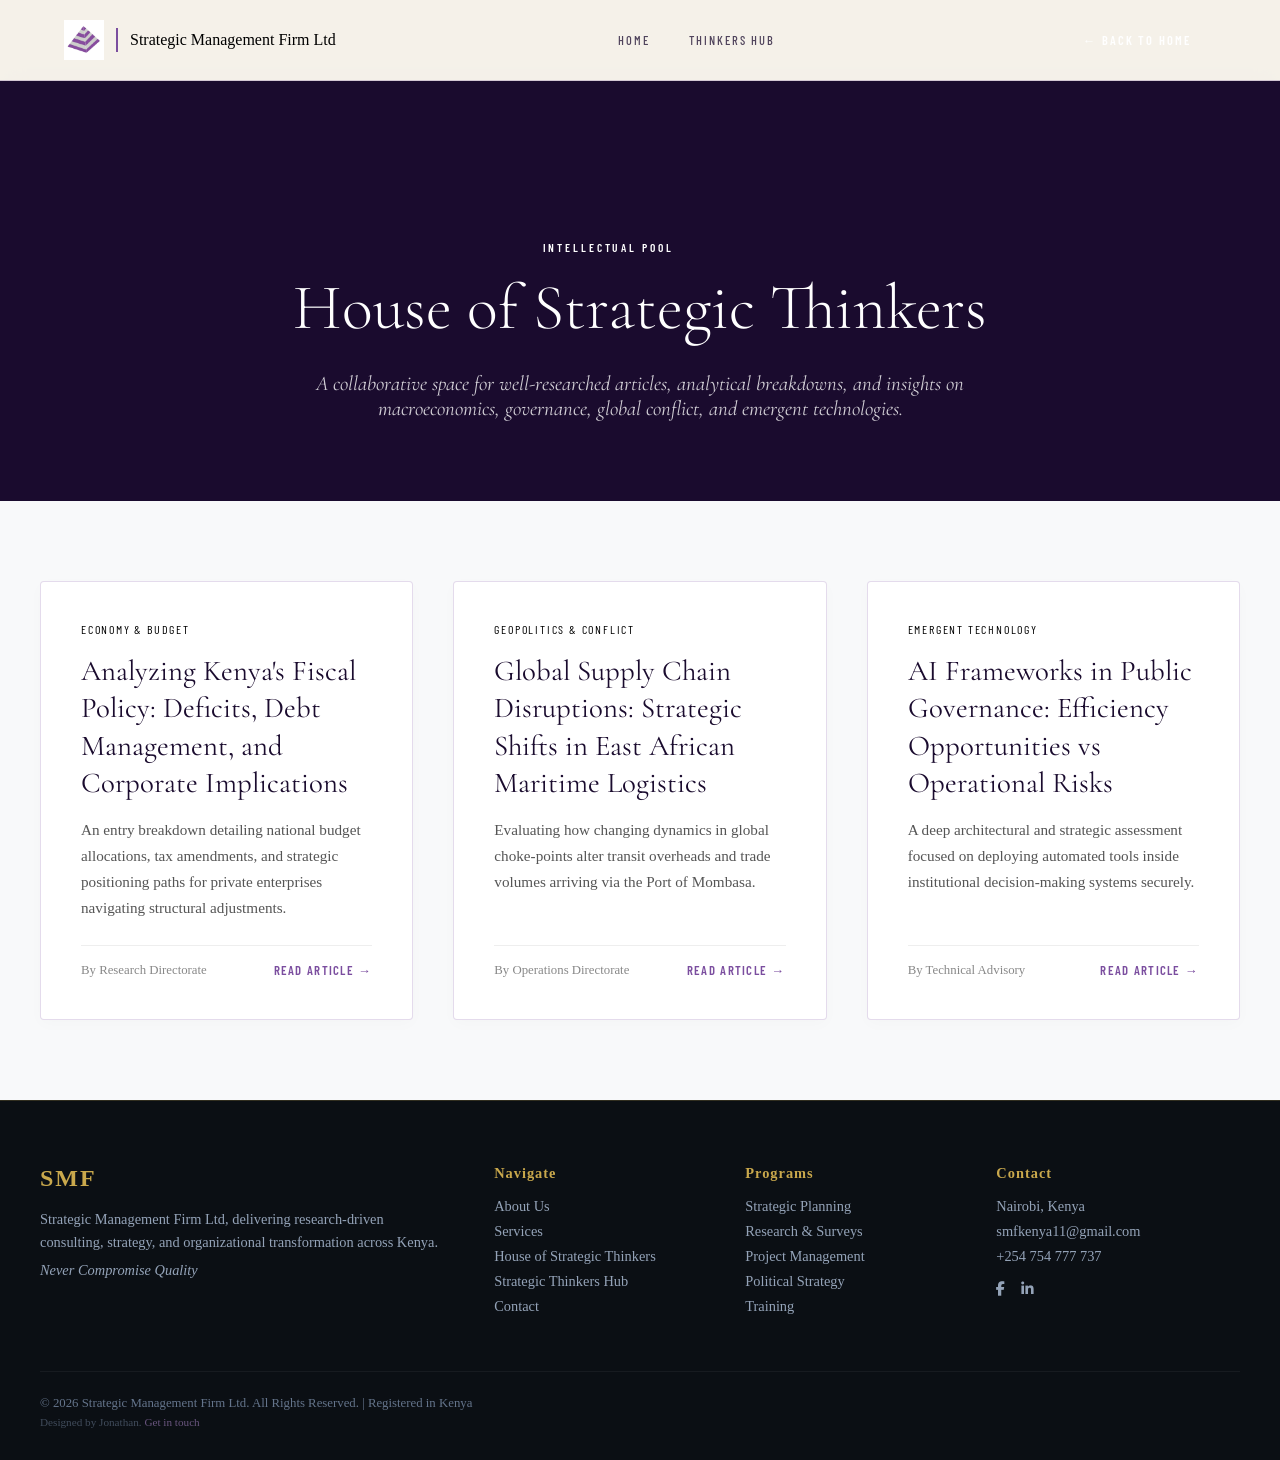
==== thinkers-house.html @ 2be10595 "update" ====
<!DOCTYPE html>
<html lang="en">
<head>
  <meta charset="UTF-8">
  <meta name="viewport" content="width=device-width, initial-scale=1.0">
  <link rel="icon" type="image/jpeg" href="logo.jpg">
  <title>House of Strategic Thinkers | SMF Ltd</title>
  <link href="https://fonts.googleapis.com/css2?family=Cormorant+Garamond:ital,wght@0,300;0,400;0,600;1,300;1,400&family=Barlow:wght@300;400;500;600&family=Barlow+Condensed:wght@400;500;600;700&display=swap" rel="stylesheet">
  <link rel="stylesheet" href="styles.css">
  <link rel="stylesheet" href="https://cdnjs.cloudflare.com/ajax/libs/font-awesome/6.4.2/css/all.min.css">
</head>
<body class="gallery-page">

<nav>
  <div class="nav-logo">
    <img src="logo.jpg" alt="SMF Logo" class="logo-img">
    <span></span>Strategic Management Firm Ltd
  </div>
  <ul class="nav-links">
    <li><a href="index.html">Home</a></li>
    <li><a href="thinkers-hub.html">Thinkers Hub</a></li>
  </ul>
  <a href="index.html#contact" class="nav-cta">← Back to Home</a>
</nav>

<header class="gallery-header" style="background: var(--ink); color: var(--white); padding: 10rem 2rem 5rem;">
  <div class="section-inner" style="text-align: center;">
    <div class="section-tag" style="justify-content: center;">Intellectual Pool</div>
    <h1 class="section-title" style="color: var(--white); font-size: clamp(2.5rem, 5vw, 4rem);">House of Strategic Thinkers</h1>
    <p style="font-family: 'Cormorant Garamond', serif; font-size: 1.3rem; max-width: 700px; margin: 0 auto; opacity: 0.8; font-style: italic;">
      A collaborative space for well-researched articles, analytical breakdowns, and insights on macroeconomics, governance, global conflict, and emergent technologies.
    </p>
  </div>
</header>

<section style="background: var(--cream); padding: 5rem 2rem;">
  <div class="section-inner">
    <div class="thinkers-grid" style="display: grid; grid-template-columns: repeat(auto-fit, minmax(320px, 1fr)); gap: 2.5rem;">
      
      <!-- Article 1 -->
      <article class="article-card" style="background: var(--white); border: 1px solid var(--line); border-radius: 4px; padding: 2.5rem; display: flex; flex-direction: column; justify-content: space-between; box-shadow: 0 4px 15px rgba(0,0,0,0.02);">
        <div>
          <div style="font-family: 'Barlow Condensed'; font-size: 0.75rem; color: var(--gold); letter-spacing: 0.15em; text-transform: uppercase; margin-bottom: 1rem;">Economy & Budget</div>
          <h3 style="font-family: 'Cormorant Garamond'; font-size: 1.8rem; font-weight: 400; color: var(--ink); line-height: 1.3; margin-bottom: 1rem;">Analyzing Kenya's Fiscal Policy: Deficits, Debt Management, and Corporate Implications</h3>
          <p style="font-size: 0.95rem; color: #555; line-height: 1.7; margin-bottom: 1.5rem;">An entry breakdown detailing national budget allocations, tax amendments, and strategic positioning paths for private enterprises navigating structural adjustments.</p>
        </div>
        <div style="border-top: 1px solid #eee; padding-top: 1rem; display: flex; justify-content: space-between; align-items: center;">
          <span style="font-size: 0.8rem; color: #888;">By Research Directorate</span>
          <a href="#" style="font-family: 'Barlow Condensed'; font-size: 0.8rem; color: var(--royal-purple); font-weight: 600; text-transform: uppercase; letter-spacing: 0.1em; text-decoration: none;">Read Article →</a>
        </div>
      </article>

      <!-- Article 2 -->
      <article class="article-card" style="background: var(--white); border: 1px solid var(--line); border-radius: 4px; padding: 2.5rem; display: flex; flex-direction: column; justify-content: space-between; box-shadow: 0 4px 15px rgba(0,0,0,0.02);">
        <div>
          <div style="font-family: 'Barlow Condensed'; font-size: 0.75rem; color: var(--gold); letter-spacing: 0.15em; text-transform: uppercase; margin-bottom: 1rem;">Geopolitics & Conflict</div>
          <h3 style="font-family: 'Cormorant Garamond'; font-size: 1.8rem; font-weight: 400; color: var(--ink); line-height: 1.3; margin-bottom: 1rem;">Global Supply Chain Disruptions: Strategic Shifts in East African Maritime Logistics</h3>
          <p style="font-size: 0.95rem; color: #555; line-height: 1.7; margin-bottom: 1.5rem;">Evaluating how changing dynamics in global choke-points alter transit overheads and trade volumes arriving via the Port of Mombasa.</p>
        </div>
        <div style="border-top: 1px solid #eee; padding-top: 1rem; display: flex; justify-content: space-between; align-items: center;">
          <span style="font-size: 0.8rem; color: #888;">By Operations Directorate</span>
          <a href="#" style="font-family: 'Barlow Condensed'; font-size: 0.8rem; color: var(--royal-purple); font-weight: 600; text-transform: uppercase; letter-spacing: 0.1em; text-decoration: none;">Read Article →</a>
        </div>
      </article>

      <!-- Article 3 -->
      <article class="article-card" style="background: var(--white); border: 1px solid var(--line); border-radius: 4px; padding: 2.5rem; display: flex; flex-direction: column; justify-content: space-between; box-shadow: 0 4px 15px rgba(0,0,0,0.02);">
        <div>
          <div style="font-family: 'Barlow Condensed'; font-size: 0.75rem; color: var(--gold); letter-spacing: 0.15em; text-transform: uppercase; margin-bottom: 1rem;">Emergent Technology</div>
          <h3 style="font-family: 'Cormorant Garamond'; font-size: 1.8rem; font-weight: 400; color: var(--ink); line-height: 1.3; margin-bottom: 1rem;">AI Frameworks in Public Governance: Efficiency Opportunities vs Operational Risks</h3>
          <p style="font-size: 0.95rem; color: #555; line-height: 1.7; margin-bottom: 1.5rem;">A deep architectural and strategic assessment focused on deploying automated tools inside institutional decision-making systems securely.</p>
        </div>
        <div style="border-top: 1px solid #eee; padding-top: 1rem; display: flex; justify-content: space-between; align-items: center;">
          <span style="font-size: 0.8rem; color: #888;">By Technical Advisory</span>
          <a href="#" style="font-family: 'Barlow Condensed'; font-size: 0.8rem; color: var(--royal-purple); font-weight: 600; text-transform: uppercase; letter-spacing: 0.1em; text-decoration: none;">Read Article →</a>
        </div>
      </article>

    </div>
  </div>
</section>

<footer class="footer">
  <div class="footer-container">
    <div class="footer-col brand">
      <div class="footer-logo">SMF</div>
      <p class="footer-text">Strategic Management Firm Ltd, delivering research-driven consulting, strategy, and organizational transformation across Kenya.</p>
      <p class="footer-motto">Never Compromise Quality</p>
    </div>
    <div class="footer-col">
      <h4>Navigate</h4>
      <a href="index.html#about">About Us</a>
      <a href="index.html#services">Services</a>
      <a href="thinkers-house.html">House of Strategic Thinkers</a>
      <a href="thinkers-hub.html">Strategic Thinkers Hub</a>
      <a href="index.html#contact">Contact</a>
    </div>
    <div class="footer-col">
      <h4>Programs</h4>
      <a href="#">Strategic Planning</a>
      <a href="#">Research & Surveys</a>
      <a href="#">Project Management</a>
      <a href="#">Political Strategy</a>
      <a href="#">Training</a>
    </div>
    <div class="footer-col">
      <h4>Contact</h4>
      <p>Nairobi, Kenya</p>
      <p>smfkenya11@gmail.com</p>
      <p>+254 754 777 737</p>
      <div class="footer-social">
        <a href="https://www.facebook.com/strategicmanagementfirm/" target="_blank" class="social"><i class="fa-brands fa-facebook-f"></i></a>
        <a href="https://www.linkedin.com/company/strategic-management-firm-ltd/" target="_blank" class="social"><i class="fa-brands fa-linkedin-in"></i></a>
      </div>
    </div>
  </div>
  <div class="footer-bottom">
    <div>
      <p>© 2026 Strategic Management Firm Ltd. All Rights Reserved. | Registered in Kenya</p>
      <p style="font-size: 0.7rem; margin-top: 5px; opacity: 0.6;">Designed by Jonathan. <a href="https://wa.me/254799610782" target="_blank" style="color: var(--purple-light); text-decoration: none;">Get in touch</a></p>
    </div>
  </div>
</footer>

</body>
</html>
---- styles.css ----
:root {
  --ink: #1a0b2e;
  --cream: #f8f9fa;
  --royal-purple: #7b4e9f;
  --purple-light: #a682c3;
  --slate-grey: #cfd4d9;
  --white: #ffffff;
  --line: rgba(123, 78, 159, 0.2);
  --hero-gradient: linear-gradient(135deg, #2d144d 0%, #7b4e9f 100%);
}

*, *::before, *::after { box-sizing: border-box; margin: 0; padding: 0; }

html { scroll-behavior: smooth; }

body {
  overflow-x: hidden;
  width: 100%;
  position: relative;
  padding-top: 80px;
}

nav {
  position: fixed; top: 0; left: 0; width: 100%; z-index: 100;
  display: flex; align-items: center; justify-content: space-between;
  padding: 1.25rem 4rem;
  background: rgba(245,240,232,0.92);
  backdrop-filter: blur(12px);
  border-bottom: 1px solid var(--line);
  transition: padding 0.3s;
}

.nav-hidden {
  top: -100px;
}

.nav-logo {
  display: flex;
  align-items: center;
  gap: 12px;
}

.logo-img {
  height: 40px; 
  width: auto;
  display: block;
}

.nav-logo span {
  display: inline-block;
  width: 2px;
  height: 1.5rem;
  background: var(--royal-purple);
}

.nav-brand {
  display: flex;
  align-items: center;
  gap: 12px;
  text-decoration: none;
  position: absolute;
  left: 0;
}

.nav-links { display: flex; gap: 2.5rem; list-style: none; }

.nav-links a {
  font-family: 'Barlow Condensed', sans-serif;
  font-size: 0.78rem; font-weight: 500; letter-spacing: 0.15em;
  text-transform: uppercase; color: var(--ink);
  text-decoration: none; opacity: 0.75;
  transition: opacity 0.2s, color 0.2s;
}

.nav-links a:hover { opacity: 1; color: var(--gold); }

.nav-cta {
  font-family: 'Barlow Condensed', sans-serif;
  font-size: 0.78rem; font-weight: 600; letter-spacing: 0.15em;
  text-transform: uppercase;
  padding: 0.6rem 1.6rem;
  background: var(--gold);
  color: var(--white);
  text-decoration: none;
  transition: background 0.2s;
}

.nav-cta:hover { background: var(--rust); }

#hero-welcome {
  transition: all 0.8s ease;
  text-shadow: 0 0 0px rgba(166, 130, 195, 0);
}

.glow-pulse {
  animation: royalPulse 3s infinite ease-in-out;
  color: var(--white);
}

@keyframes royalPulse {
  0% {
    text-shadow: 0 0 10px rgba(166, 130, 195, 0.4);
    transform: scale(1);
  }
  50% {
    text-shadow: 0 0 25px rgba(166, 130, 195, 0.9), 
                 0 0 40px rgba(123, 78, 159, 0.4);
    transform: scale(1.02);
    color: var(--purple-light);
  }
  100% {
    text-shadow: 0 0 10px rgba(166, 130, 195, 0.4);
    transform: scale(1);
  }
}

#hero {
  min-height: 100vh;
  background: var(--hero-gradient);
  position: relative;
  display: flex;
  align-items: center;
  padding: 100px 2rem 50px;
  overflow: hidden;
}

.hero-h1 {
  font-family: 'Cormorant Garamond', serif;
  font-size: clamp(2.5rem, 5vw, 4.5rem);
  font-weight: 400;
  line-height: 1.1;
  color: #ffffff;
  margin-bottom: 2rem;
  text-shadow: none;
}

.hero-eyebrow {
  font-family: 'Barlow Condensed', sans-serif;
  font-size: 0.85rem;
  font-weight: 600;
  letter-spacing: 0.2em;
  text-transform: uppercase;
  color: #c9a84c;
  margin-bottom: 1.5rem;
  display: flex;
  align-items: center;
  gap: 0.75rem;
}

.hero-eyebrow span {
  color: #ffffff;
  font-weight: 300;
  opacity: 0.5;
}

.hero-overlay-pattern {
  position: absolute;
  top: 0; left: 0; width: 100%; height: 100%;
  background: url("data:image/svg+xml,%3Csvg width='60' height='60' viewBox='0 0 60 60' xmlns='http://www.w3.org/2000/svg'%3E%3Cg fill='none' fill-rule='evenodd'%3E%3Cg fill='%23ffffff' fill-opacity='0.02'%3E%3Cpath d='M36 34v-4h-2v4h-4v2h4v4h2v-4h4v-2h-4zm0-30V0h-2v4h-4v2h4v4h2V6h4V4h-4zM6 34v-4H4v4H0v2h4v4h2v-4h4v-2H6zM6 4V0H4v4H0v2h4v4h2V6h4V4H6z'/%3E%3C/g%3E%3C/g%3E%3C/svg%3E");
}

.hero-flex {
  display: flex;
  align-items: center;
  justify-content: space-between;
  gap: 3rem;
  z-index: 2;
  width: 100%;
}

.hero-text-content {
  flex: 1.5;
}

.hero-intro-details {
  max-width: 650px;
  margin-bottom: 2rem;
}

.hero-intro-details p {
  color: rgba(255,255,255,0.85);
  line-height: 1.8;
  font-size: 1.05rem;
  margin-bottom: 1rem;
}

@media (max-width: 900px) {
  .hero-flex {
    flex-direction: column;
    text-align: center;
    padding-top: 4rem;
  }

  .hero-text-content {
    text-align: left; 
    width: 100%;
  }

  .hero-intro-details p {
    text-align: left;
    font-size: 0.95rem;
  }

  .hero-eyebrow {
    justify-content: flex-start;
  }

  .hero-actions {
    align-items: flex-start;
  }
}

.motto-container {
  margin-bottom: 3rem;
}

.motto-text {
  font-family: 'Barlow Condensed', sans-serif;
  font-size: 1.2rem;
  font-weight: 700;
  letter-spacing: 0.3em;
  text-transform: uppercase;
  color: var(--purple-light);
  animation: blinker 2.5s linear infinite;
}

@keyframes blinker {
  50% { opacity: 0.3; }
}

.hero-visual {
  flex: 1;
  display: flex;
  justify-content: flex-end;
}

.hero-img {
  max-width: 100%;
  height: auto;
  filter: drop-shadow(0 20px 50px rgba(0,0,0,0.4));
  animation: softFloat 6s ease-in-out infinite;
}

.projects-grid {
  display: grid;
  grid-template-columns: repeat(auto-fit, minmax(280px, 1fr));
  gap: 1.5rem;
  margin-top: 3rem;
}

.project-card {
  height: 350px;
  background-size: cover;
  background-position: center;
  display: flex;
  align-items: flex-end;
  padding: 2rem;
  transition: transform 0.4s ease;
  border: 1px solid var(--line);
}

.project-card:hover {
  transform: translateY(-10px);
}

.project-content h3 {
  color: var(--white);
  font-family: 'Cormorant Garamond', serif;
  font-size: 1.8rem;
  margin-bottom: 0.5rem;
}

.project-content p {
  color: rgba(255,255,255,0.7);
  font-size: 0.9rem;
  line-height: 1.5;
}

@keyframes softFloat {
  0%, 100% { transform: translateY(0); }
  50% { transform: translateY(-15px); }
}

@media (max-width: 900px) {
  .hero-visual {
    flex: none;
    width: 100%;
    order: 2;
    justify-content: center;
    margin-top: 2rem;
  }

  .hero-h1 {
    font-size: 2.2rem;
  }
}

.stratpoll-grid {
  grid-template-columns: repeat(3, 1fr);
  border: none;
  gap: 2rem;
}

.stratpoll-grid .service-card {
  border: 1px solid var(--line);
  background: var(--white);
  padding: 3rem 2rem;
}

.stratpoll-list {
  list-style: none;
  margin-top: 1.5rem;
}

.stratpoll-list li {
  font-size: 0.9rem;
  color: var(--mid);
  margin-bottom: 0.8rem;
  padding-left: 1.2rem;
  position: relative;
}

.stratpoll-list li::before {
  content: "•";
  color: var(--royal-purple);
  position: absolute;
  left: 0;
  font-weight: bold;
}

.stratpoll-benefits {
  display: grid;
  grid-template-columns: 1fr 1fr;
  gap: 1.5rem;
  margin-top: 4rem;
  padding: 2rem;
  background: var(--ink);
  border-left: 4px solid var(--royal-purple);
}

.benefit-item {
  color: var(--cream);
  font-family: 'Barlow Condensed', sans-serif;
  font-size: 0.95rem;
  letter-spacing: 0.05em;
  text-transform: uppercase;
}

@media (max-width: 900px) {
  .stratpoll-grid {
    grid-template-columns: 1fr;
  }
  .stratpoll-benefits {
    grid-template-columns: 1fr;
  }
}

.btn-primary {
  padding: 0.9rem 2.2rem;
  background: var(--gold);
  color: var(--white);
  font-family: 'Barlow Condensed', sans-serif;
  font-size: 0.8rem; font-weight: 600; letter-spacing: 0.15em;
  text-transform: uppercase;
  text-decoration: none;
  transition: background 0.2s, transform 0.2s;
  display: inline-block;
}

.btn-primary:hover { background: var(--rust); transform: translateY(-1px); }

.btn-ghost {
  padding: 0.9rem 2.2rem;
  border: 1px solid rgba(255,255,255,0.3);
  color: rgba(255,255,255,0.8);
  font-family: 'Barlow Condensed', sans-serif;
  font-size: 0.8rem; font-weight: 500; letter-spacing: 0.15em;
  text-transform: uppercase;
  text-decoration: none;
  transition: border-color 0.2s, color 0.2s;
  display: inline-block;
}

.btn-ghost:hover { border-color: var(--gold); color: var(--gold); }

.hero-right {
  position: relative;
  background: linear-gradient(135deg, #1a1a2e 0%, #16213e 50%, #0f3460 100%);
  display: flex; align-items: center; justify-content: center;
  overflow: hidden;
}

.hero-graphic {
  position: relative; width: 100%; height: 100%;
  display: flex; align-items: center; justify-content: center;
}

.hero-circle-outer {
  width: 420px; height: 420px;
  border: 1px solid rgba(201,168,76,0.2);
  border-radius: 50%;
  position: absolute;
  animation: rotateSlow 30s linear infinite;
}

.hero-circle-mid {
  width: 300px; height: 300px;
  border: 1px solid rgba(201,168,76,0.3);
  border-radius: 50%;
  position: absolute;
  animation: rotateSlow 20s linear infinite reverse;
}

.hero-circle-inner {
  width: 180px; height: 180px;
  background: rgba(201,168,76,0.08);
  border: 1px solid rgba(201,168,76,0.4);
  border-radius: 50%;
  position: absolute;
  display: flex; flex-direction: column;
  align-items: center; justify-content: center;
  gap: 0.25rem;
}

.hero-circle-inner .num {
  font-family: 'Cormorant Garamond', serif;
  font-size: 2.8rem; font-weight: 300;
  color: var(--gold); line-height: 1;
}

.hero-circle-inner .label {
  font-family: 'Barlow Condensed', sans-serif;
  font-size: 0.65rem; letter-spacing: 0.2em;
  text-transform: uppercase; color: rgba(255,255,255,0.5);
}

.hero-stats {
  position: absolute; bottom: 3rem; left: 3rem; right: 3rem;
  display: flex; gap: 0; border-top: 1px solid rgba(201,168,76,0.2);
  padding-top: 2rem;
}

.hero-stat {
  flex: 1; text-align: center;
  border-right: 1px solid rgba(201,168,76,0.15);
}

.hero-stat:last-child { border-right: none; }

.hero-stat-num {
  font-family: 'Cormorant Garamond', serif;
  font-size: 2rem; font-weight: 600; color: var(--gold);
}

.hero-stat-label {
  font-family: 'Barlow', sans-serif;
  font-size: 0.7rem; color: rgba(255,255,255,0.45);
  letter-spacing: 0.05em; margin-top: 0.2rem;
}

#achievements {
  background: var(--white);
  padding: 8rem 2rem;
  border-bottom: 1px solid var(--line);
}

.achievements-container {
  display: grid;
  grid-template-columns: repeat(3, 1fr);
  gap: 3rem;
  margin-top: 4rem;
}

.achieve-h3 {
  font-family: 'Barlow Condensed', sans-serif;
  font-size: 1rem;
  text-transform: uppercase;
  letter-spacing: 0.15em;
  color: var(--royal-purple);
  margin-bottom: 1.5rem;
  border-bottom: 2px solid var(--line);
  padding-bottom: 0.5rem;
  display: inline-block;
}

.achieve-list {
  list-style: none;
}

.achieve-list li {
  font-size: 1rem;
  color: var(--ink);
  margin-bottom: 1rem;
  line-height: 1.4;
  font-family: 'Cormorant Garamond', serif;
}

.achieve-list li strong {
  color: var(--royal-purple);
  font-weight: 600;
}

@media (max-width: 900px) {
  .achievements-container {
    grid-template-columns: 1fr;
    gap: 2.5rem;
  }
}

.modal {
  display: none; 
  position: fixed; 
  z-index: 1000; 
  left: 0; top: 0; width: 100%; height: 100%; 
  background-color: rgba(10, 10, 46, 0.9); 
  backdrop-filter: blur(8px);
}

.modal-content {
  background-color: #ffffff;
  margin: 5vh auto;
  padding: 3rem;
  border-left: 5px solid #7b4e9f;
  width: 90%;
  max-width: 800px;
  max-height: 85vh;
  overflow-y: auto;
  position: relative;
}

@media (max-width: 600px) {
  .modal-content {
    padding: 1.5rem; 
    margin: 2vh auto;
    width: 95%;
    max-height: 95vh;
  }

  #modalTitle {
    font-size: 1.5rem;
    line-height: 1.2;
    margin-bottom: 1rem;
  }

  .modal-meta-grid {
    grid-template-columns: 1fr;
    gap: 0.75rem;
    margin: 1rem 0;
    padding: 1rem 0;
  }

  .meta-box strong {
    font-size: 0.7rem;
  }

  #modalTimeline, #modalPartner {
    font-size: 0.9rem;
  }

  #modalDescription {
    font-size: 0.9rem; 
    line-height: 1.6;
  }

  .close-modal {
    right: 1rem;
    top: 0.5rem;
    font-size: 2rem;
  }
}

@keyframes modalSlide {
  from { transform: translateY(30px); opacity: 0; }
  to { transform: translateY(0); opacity: 1; }
}

.close-modal {
  position: absolute; right: 2rem; top: 2rem;
  font-size: 2rem; color: var(--ink); cursor: pointer;
}

.modal-meta-grid {
  display: grid; 
  grid-template-columns: 1fr 1fr; 
  gap: 1rem; 
  margin: 1.5rem 0;
  padding: 1rem 0;
  border-top: 1px solid var(--line);
  border-bottom: 1px solid var(--line);
}

.btn-project-view {
  margin-top: 1rem;
  background: transparent;
  border: 1px solid var(--purple-light);
  color: var(--white);
  padding: 0.5rem 1rem;
  font-family: 'Barlow Condensed';
  cursor: pointer;
  transition: 0.3s;
}

.btn-project-view:hover {
  background: var(--royal-purple);
}

@keyframes rotateSlow { to { transform: rotate(360deg); } }

section { padding: 6rem 4rem; }
.section-inner { max-width: 1200px; margin: 0 auto; }

.section-tag {
  font-family: 'Barlow Condensed', sans-serif;
  font-size: 0.72rem; font-weight: 600; letter-spacing: 0.25em;
  text-transform: uppercase; color: var(--gold);
  margin-bottom: 1rem;
  display: flex; align-items: center; gap: 1rem;
}

.section-tag::after { content: ''; display: block; width: 3rem; height: 1px; background: var(--gold); }

.section-title {
  font-family: 'Cormorant Garamond', serif;
  font-size: clamp(2rem, 3.5vw, 3rem);
  font-weight: 300; line-height: 1.2;
  margin-bottom: 1.5rem;
}

#about { background: var(--white); }

.about-grid {
  display: grid;
  grid-template-columns: 1fr 1.2fr;
  gap: 6rem; align-items: center;
}

.about-body {
  font-size: 1.05rem; font-weight: 300; line-height: 1.9;
  color: #444; margin-bottom: 1.5rem;
}

.about-meta {
  display: flex; gap: 2rem; margin-top: 2.5rem;
  padding-top: 2rem; border-top: 1px solid #eee;
}

.about-meta-item .key {
  font-family: 'Barlow Condensed', sans-serif;
  font-size: 0.68rem; letter-spacing: 0.2em;
  text-transform: uppercase; color: var(--mid);
  margin-bottom: 0.35rem;
}

.about-meta-item .val {
  font-family: 'Cormorant Garamond', serif;
  font-size: 1rem; font-weight: 600; color: var(--ink);
}

.about-vmm { display: flex; flex-direction: column; gap: 0; }

.vmm-item {
  padding: 2rem;
  border: 1px solid #eee;
  position: relative;
  transition: border-color 0.2s, box-shadow 0.2s;
}

.vmm-item:hover { border-color: var(--gold); box-shadow: 4px 4px 0 var(--gold); }
.vmm-item + .vmm-item { border-top: none; }

.vmm-icon {
  font-family: 'Barlow Condensed', sans-serif;
  font-size: 0.68rem; letter-spacing: 0.25em;
  text-transform: uppercase; color: var(--gold);
  margin-bottom: 0.75rem;
}

.vmm-text {
  font-family: 'Cormorant Garamond', serif;
  font-size: 1.15rem; font-style: italic;
  line-height: 1.6; color: var(--ink);
}

.vmm-motto { background: var(--ink); }
.vmm-motto .vmm-icon { color: var(--gold); }
.vmm-motto .vmm-text { color: var(--cream); font-style: normal; font-size: 1.4rem; font-weight: 300; }

#services { background: var(--cream); }
.services-header { margin-bottom: 4rem; }

.services-grid {
  display: grid;
  grid-template-columns: repeat(4, 1fr);
  gap: 0;
  border: 1px solid var(--line);
}

.service-card {
  padding: 2.5rem 2rem;
  border-right: 1px solid var(--line);
  position: relative; overflow: hidden;
  transition: background 0.3s;
  cursor: default;
}

.service-card:last-child { border-right: none; }

.service-card:nth-child(5),
.service-card:nth-child(6),
.service-card:nth-child(7) { border-top: 1px solid var(--line); }

.service-card:nth-child(8) { border-top: 1px solid var(--line); border-right: none; }

.service-card::before {
  content: '';
  position: absolute; bottom: 0; left: 0;
  width: 100%; height: 3px;
  background: var(--gold);
  transform: scaleX(0); transform-origin: left;
  transition: transform 0.3s;
}

.service-card:hover::before { transform: scaleX(1); }
.service-card:hover { background: var(--white); }

.service-num {
  font-family: 'Cormorant Garamond', serif;
  font-size: 3rem; font-weight: 300; color: rgba(201,168,76,0.2);
  line-height: 1; margin-bottom: 1rem;
}

.service-name {
  font-family: 'Barlow Condensed', sans-serif;
  font-size: 1rem; font-weight: 600; letter-spacing: 0.05em;
  text-transform: uppercase; color: var(--ink);
  margin-bottom: 0.75rem;
}

.service-desc {
  font-size: 0.85rem; font-weight: 300; line-height: 1.7;
  color: var(--mid);
}

.service-card--cta { background: var(--ink); cursor: default; }

.service-cta-inner {
  height: 100%; display: flex; flex-direction: column; justify-content: flex-end;
}

.service-cta-text {
  font-family: 'Cormorant Garamond', serif;
  font-size: 1.5rem; font-weight: 300;
  color: var(--gold-light); line-height: 1.4;
  margin-bottom: 1.5rem; font-style: italic;
}

.service-cta-inner {
  height: 100%;
  display: flex;
  flex-direction: column;
  justify-content: center;
  align-items: flex-start;
}

.btn-cta-black {
  background: #000000 !important;
  color: #ffffff !important;
  border: 1px solid #000000 !important;
  padding: 0.8rem 1.8rem;
  margin-top: 1.5rem;
  font-family: 'Barlow Condensed', sans-serif;
  text-transform: uppercase;
  letter-spacing: 0.1em;
  font-size: 0.85rem;
  transition: all 0.3s ease;
}

.btn-cta-black:hover {
  background: #333333 !important;
  border-color: #333333 !important;
  transform: translateY(-2px);
  box-shadow: 0 5px 15px rgba(0,0,0,0.1);
}

#leadership { background: var(--ink); }
#leadership .section-title { color: var(--cream); }
#leadership .section-tag { color: var(--gold); }

.leadership-grid {
  display: grid;
  grid-template-columns: repeat(3, 1fr);
  gap: 2px;
  margin-top: 4rem;
}

.leader-card {
  height: 450px;
  background-size: cover;
  background-position: center top;
  position: relative;
  overflow: hidden;
  border: 1px solid var(--line);
  transition: transform 0.4s ease;
}

.leader-card:hover {
  transform: translateY(-10px);
}

.leader-overlay {
  position: absolute;
  bottom: 0;
  left: 0;
  width: 100%;
  padding: 2.5rem 1.5rem;
  background: linear-gradient(to top, 
    rgba(26, 11, 46, 0.95) 20%, 
    rgba(26, 11, 46, 0.6) 60%, 
    transparent 100%);
  display: flex;
  flex-direction: column;
  justify-content: flex-end;
}

.leader-name {
  font-family: 'Cormorant Garamond', serif;
  font-size: 1.5rem;
  font-weight: 500;
  color: #ffffff;
  margin-bottom: 0.2rem;
}

.leader-role {
  font-family: 'Barlow Condensed', sans-serif;
  font-size: 0.8rem;
  letter-spacing: 0.15em;
  text-transform: uppercase;
  color: var(--purple-light);
  margin-bottom: 1rem;
}

.leader-bio {
  font-size: 0.85rem;
  line-height: 1.6;
  color: rgba(255, 255, 255, 0.8);
}

.leader-initial {
  width: 64px; height: 64px;
  background: rgba(201,168,76,0.15);
  border: 1px solid rgba(201,168,76,0.3);
  display: flex; align-items: center; justify-content: center;
  font-family: 'Cormorant Garamond', serif;
  font-size: 1.6rem; font-weight: 300; color: var(--gold);
  margin-bottom: 2rem;
  border-radius: 50%;
}

#leadership {
  background: var(--ink);
  padding: 8rem 2rem;
}

#leadership .section-title {
  color: var(--white);
}

.leadership-grid {
  display: grid;
  grid-template-columns: repeat(auto-fit, minmax(300px, 1fr));
  gap: 1.5rem;
  margin-top: 4rem;
}

.project-category-grid {
  display: flex;
  flex-direction: column;
  gap: 4rem;
  margin-top: 3rem;
}

.category-title {
  font-family: 'Barlow Condensed', sans-serif;
  font-size: 1rem;
  text-transform: uppercase;
  letter-spacing: 0.15em;
  color: var(--purple-light);
  margin-bottom: 1.5rem;
  border-left: 3px solid var(--gold);
  padding-left: 1rem;
}

.image-row-3, .image-row-2, .image-row-1 {
  display: grid;
  gap: 1rem;
}

.image-row-3 { grid-template-columns: repeat(3, 1fr); }
.image-row-2 { grid-template-columns: repeat(2, 1fr); }
.image-row-1 { grid-template-columns: 1fr; }

.cat-img {
  height: 300px;
  overflow: hidden;
  border-radius: 4px;
}

.cat-img img {
  width: 100%;
  height: 100%;
  object-fit: cover;
  transition: transform 0.5s ease;
}

.cat-img:hover img {
  transform: scale(1.05);
}

.cat-img.single {
  max-width: 400px;
  margin: 0 auto;
}

@media (max-width: 900px) {
  .image-row-3, .image-row-2 {
    grid-template-columns: 1fr 1fr;
  }
}

@media (max-width: 600px) {
  .image-row-3, .image-row-2 {
    grid-template-columns: 1fr;
  }
  .cat-img {
    height: 250px;
  }
}

.btn-gallery-trigger {
  display: inline-block;
  padding: 1rem 2.5rem;
  background: var(--royal-purple);
  color: #ffffff !important; /* Forces white text */
  font-family: 'Barlow Condensed', sans-serif;
  font-size: 0.9rem;
  font-weight: 600;
  letter-spacing: 0.15em;
  text-transform: uppercase;
  text-decoration: none;
  border-radius: 4px;
  transition: all 0.3s ease;
  border: 1px solid var(--royal-purple);
  cursor: pointer;
}

.btn-gallery-trigger:hover {
  background: var(--purple-light);
  border-color: var(--purple-light);
  transform: translateY(-3px);
  box-shadow: 0 10px 20px rgba(123, 78, 159, 0.2);
}

.gallery-page {
  background: var(--cream);
}

.gallery-header {
  padding: 8rem 2rem 2rem;
  text-align: center;
}

.gallery-grid-container {
  padding: 0 2rem 6rem;
  max-width: 1400px;
  margin: 0 auto;
}

.gallery-grid {
  display: grid;
  grid-template-columns: repeat(4, 1fr);
  gap: 15px;
}

.gallery-item {
  overflow: hidden;
  border-radius: 4px;
  box-shadow: 0 4px 15px rgba(0,0,0,0.05);
  height: 250px;
}

.gallery-item img {
  width: 100%;
  height: 100%;
  object-fit: cover;
  transition: transform 0.5s ease;
  display: block;
}

.gallery-item:hover img {
  transform: scale(1.08);
}

#projects-visual {
  background: var(--white);
  padding: 8rem 2rem;
}

.project-category-grid {
  display: flex;
  flex-direction: column;
  gap: 5rem;
  margin-top: 4rem;
}

.category-group {
  width: 100%;
}

.category-title {
  font-family: 'Barlow Condensed', sans-serif;
  font-size: 1.1rem;
  font-weight: 700;
  text-transform: uppercase;
  letter-spacing: 0.2em;
  color: var(--royal-purple);
  margin-bottom: 2rem;
  display: flex;
  align-items: center;
  gap: 1.5rem;
}

.category-title::after {
  content: '';
  flex: 1;
  height: 1px;
  background: var(--line);
}

.image-row-3, .image-row-2, .image-row-1 {
  display: grid;
  gap: 1.5rem;
}

.image-row-3 { grid-template-columns: repeat(3, 1fr); }
.image-row-2 { grid-template-columns: repeat(2, 1fr); }
.image-row-1 { grid-template-columns: 1fr; }

.cat-img {
  height: 350px;
  background: var(--cream);
  overflow: hidden;
  border-radius: 4px;
  box-shadow: 0 10px 30px rgba(0, 0, 0, 0.05);
}

.cat-img img {
  width: 100%;
  height: 100%;
  object-fit: cover;
  transition: transform 0.6s cubic-bezier(0.165, 0.84, 0.44, 1);
  display: block;
}

.cat-img:hover img {
  transform: scale(1.05);
}

.cat-img.single {
  max-width: 500px;
  height: 500px;
  margin: 0 auto;
}

#backToTop {
  display: none;
  position: fixed;
  bottom: 30px;
  right: 30px;
  z-index: 99;
  border: none;
  outline: none;
  background: var(--royal-purple);
  color: white;
  cursor: pointer;
  padding: 15px 20px;
  border-radius: 50%;
  font-weight: bold;
  box-shadow: 0 4px 10px rgba(0,0,0,0.2);
}

.btn-gallery-trigger {
  display: inline-block;
  padding: 1.2rem 3rem;
  background: var(--royal-purple);
  color: #ffffff !important;
  font-family: 'Barlow Condensed', sans-serif;
  font-size: 0.85rem;
  font-weight: 600;
  letter-spacing: 0.2em;
  text-transform: uppercase;
  text-decoration: none;
  transition: all 0.3s ease;
  border: none;
}

.btn-gallery-trigger:hover {
  background: var(--purple-light);
  transform: translateY(-3px);
  box-shadow: 0 15px 30px rgba(123, 78, 159, 0.3);
}

@media (max-width: 1024px) {
  .gallery-grid { grid-template-columns: repeat(3, 1fr); }
  .image-row-3 { grid-template-columns: repeat(2, 1fr); }
}

@media (max-width: 768px) {
  .gallery-grid { grid-template-columns: repeat(2, 1fr); }
  .gallery-header { padding-top: 6rem; }
  #projects-visual { padding: 4rem 1.5rem; }
  .project-category-grid { gap: 3rem; }
  .image-row-3, .image-row-2 { grid-template-columns: 1fr; }
  .category-title {
    font-size: 0.9rem;
    flex-direction: column;
    align-items: flex-start;
    gap: 0.5rem;
  }
  .category-title::after { display: none; }
  .cat-img.single {
    max-width: 100%;
    height: 350px;
  }
}

@media (max-width: 480px) {
  .gallery-grid { grid-template-columns: 1fr; }
  .gallery-item { height: 200px; }
}

.structure-breakdown {
  margin-top: 6rem;
  padding-top: 4rem;
  border-top: 1px solid var(--line);
}

.struct-title {
  font-family: 'Barlow Condensed', sans-serif;
  color: var(--purple-light);
  text-transform: uppercase;
  letter-spacing: 0.2em;
  font-size: 1rem;
  margin-bottom: 3rem;
  text-align: center;
}

.struct-grid {
  display: grid;
  grid-template-columns: repeat(4, 1fr);
  gap: 2rem;
}

.struct-item {
  background: rgba(255, 255, 255, 0.03);
  padding: 2rem;
  border-left: 2px solid var(--royal-purple);
  transition: background 0.3s ease;
}

.struct-item:hover {
  background: rgba(123, 78, 159, 0.1);
}

.struct-item h4 {
  font-family: 'Cormorant Garamond', serif;
  color: var(--white);
  font-size: 1.2rem;
  margin-bottom: 0.75rem;
}

.struct-item p {
  font-size: 0.85rem;
  color: rgba(255, 255, 255, 0.5);
  line-height: 1.6;
}

@media (max-width: 900px) {
  .struct-grid {
    grid-template-columns: 1fr 1fr;
  }
}

@media (max-width: 600px) {
  .struct-grid {
    grid-template-columns: 1fr;
  }
}

#offices { background: var(--white); }

.offices-grid {
  display: grid;
  grid-template-columns: repeat(5, 1fr);
  gap: 0;
  margin-top: 4rem;
  border: 1px solid #eee;
}

.office-item {
  padding: 2.5rem 2rem;
  border-right: 1px solid #eee;
  text-align: center;
  transition: background 0.2s;
}

.office-item:last-child { border-right: none; }
.office-item:hover { background: var(--cream); }

.office-dot {
  width: 10px; height: 10px;
  background: var(--gold);
  border-radius: 50%;
  margin: 0 auto 1.25rem;
}

.office-city {
  font-family: 'Barlow Condensed', sans-serif;
  font-size: 0.85rem; font-weight: 600; letter-spacing: 0.15em;
  text-transform: uppercase; color: var(--ink);
  margin-bottom: 0.4rem;
}

.office-type { font-size: 0.75rem; color: var(--mid); }

#contact {
  background: linear-gradient(
      rgba(10,10,10,0.85),
      rgba(10,10,10,0.85)
    ),
    url("call.jpeg") center/cover no-repeat;
  padding: 6rem 4rem;
}

.contact-grid {
  display: grid;
  grid-template-columns: 1.2fr 1fr;
  gap: 6rem; align-items: start;
}

#contact .section-title { color: var(--cream); }

.contact-body {
  font-size: 1rem; font-weight: 300; line-height: 1.9;
  color: rgba(255,255,255,0.55); margin-bottom: 2.5rem;
}

.contact-items { display: flex; flex-direction: column; gap: 1.25rem; }
.contact-item { display: flex; gap: 1rem; align-items: flex-start; }

.contact-item-icon {
  width: 36px; height: 36px; flex-shrink: 0;
  background: rgba(201,168,76,0.15);
  border: 1px solid rgba(201,168,76,0.3);
  display: flex; align-items: center; justify-content: center;
  margin-top: 0.1rem;
}

.contact-item-icon svg { width: 14px; height: 14px; fill: var(--gold); }

.contact-item-label {
  font-family: 'Barlow Condensed', sans-serif;
  font-size: 0.65rem; letter-spacing: 0.2em;
  text-transform: uppercase; color: var(--gold); margin-bottom: 0.25rem;
}

.contact-item-value { font-size: 0.9rem; color: rgba(255,255,255,0.75); font-weight: 300; }

.contact-form { display: flex; flex-direction: column; gap: 1rem; }
.form-group { display: flex; flex-direction: column; gap: 0.4rem; }

.form-group label {
  font-family: 'Barlow Condensed', sans-serif;
  font-size: 0.68rem; letter-spacing: 0.2em;
  text-transform: uppercase; color: rgba(255,255,255,0.4);
}

.form-group input,
.form-group textarea,
.form-group select {
  background: rgba(255,255,255,0.05);
  border: 1px solid rgba(255,255,255,0.12);
  padding: 0.85rem 1rem;
  color: rgba(255,255,255,0.85);
  font-family: 'Barlow', sans-serif;
  font-size: 0.9rem; font-weight: 300;
  outline: none;
  transition: border-color 0.2s;
  width: 100%;
}

.form-group input:focus,
.form-group textarea:focus,
.form-group select:focus { border-color: var(--gold); }

.form-group textarea { height: 120px; resize: vertical; }
.form-group select option { background: #1a1a2e; }
.form-row { display: grid; grid-template-columns: 1fr 1fr; gap: 1rem; }

.btn-submit {
  padding: 1rem 2.5rem;
  background: var(--gold);
  color: var(--white);
  font-family: 'Barlow Condensed', sans-serif;
  font-size: 0.82rem; font-weight: 600; letter-spacing: 0.15em;
  text-transform: uppercase;
  border: none; cursor: pointer;
  transition: background 0.2s, transform 0.2s;
  align-self: flex-start;
}

.btn-submit:hover { background: var(--rust); transform: translateY(-1px); }
.footer {
  background: #0b0f14;
  color: #cbd5e1;
  padding: 4rem 2rem 2rem;
  border-top: 1px solid rgba(201,168,76,0.2);
}

.footer-container {
  display: grid;
  grid-template-columns: 2fr 1fr 1fr 1.2fr;
  gap: 3rem;
  max-width: 1200px;
  margin: auto;
}

.footer-logo {
  font-size: 1.5rem;
  font-weight: 600;
  color: #c9a84c;
  margin-bottom: 1rem;
  letter-spacing: 2px;
}

.footer-text {
  font-size: 0.9rem;
  line-height: 1.6;
  margin-bottom: 1rem;
  color: #94a3b8;
}

.footer-motto {
  font-style: italic;
  color: #c9a84c;
  font-size: 0.85rem;
}

.footer-col h4 {
  color: #c9a84c;
  margin-bottom: 1rem;
  font-size: 0.9rem;
  letter-spacing: 1px;
}

.footer-col a {
  display: block;
  color: #94a3b8;
  text-decoration: none;
  margin-bottom: 0.5rem;
  font-size: 0.9rem;
  transition: 0.2s;
}

.footer-col a:hover {
  color: #c9a84c;
}

.footer-col p {
  margin-bottom: 0.5rem;
  font-size: 0.9rem;
  color: #94a3b8;
}

.footer-social {
  display: flex;
  gap: 1rem;
  margin-top: 1rem;
}

.social svg {
  width: 18px;
  height: 18px;
  fill: #94a3b8;
  transition: 0.2s;
}

.social:hover svg {
  fill: #c9a84c;
}

.footer-bottom {
  max-width: 1200px;
  margin: 3rem auto 0;
  padding-top: 1.5rem;
  border-top: 1px solid rgba(255,255,255,0.05);
  display: flex;
  justify-content: space-between;
  font-size: 0.8rem;
  color: #64748b;
}

.social-link svg {
  width: 18px;
  height: 18px;
  fill: rgba(255,255,255,0.4);
  transition: fill 0.2s;
}

.social-link:hover svg {
  fill: #c9a84c;
}

.gold-bar {
  height: 4px;
  background: linear-gradient(90deg, var(--gold), var(--rust), var(--gold));
}

.fade-up {
  opacity: 0; transform: translateY(24px);
  transition: opacity 0.7s ease, transform 0.7s ease;
}

.fade-up.visible { opacity: 1; transform: translateY(0); }

@media (max-width: 900px) {
  nav { padding: 1rem 1.5rem; }
  .nav-links { display: none; }
  #hero { grid-template-columns: 1fr; }
  .hero-right { min-height: 40vh; }
  .hero-left { padding: 7rem 2rem 3rem; }
  section { padding: 4rem 1.5rem; }
  .about-grid { grid-template-columns: 1fr; gap: 3rem; }
  .services-grid { grid-template-columns: 1fr 1fr; }
  .service-card:nth-child(2n) { border-right: none; }
  .service-card:nth-child(n+3) { border-top: 1px solid var(--line); }
  .leadership-grid { grid-template-columns: 1fr; gap: 2px; }
  .offices-grid { grid-template-columns: repeat(3, 1fr); }
  .office-item:nth-child(3) { border-right: none; }
  .office-item:nth-child(n+4) { border-top: 1px solid #eee; }
  .contact-grid { grid-template-columns: 1fr; gap: 3rem; }
  footer { flex-direction: column; gap: 1rem; text-align: center; }
}

@media (max-width: 768px) {
  .footer-container {
    display: flex;
    flex-direction: column;
    align-items: center;
    text-align: center;
    gap: 3rem; 
    width: 100%;
    padding: 0 1.5rem;
  }
  .footer-col {
    width: 100%;
    margin: 0;
  }
  .footer-social {
    justify-content: center;
  }
  .footer-bottom {
    flex-direction: column;
    text-align: center;
    gap: 1rem;
  }
  html, body {
    overflow-x: hidden;
    position: relative;
  }
}
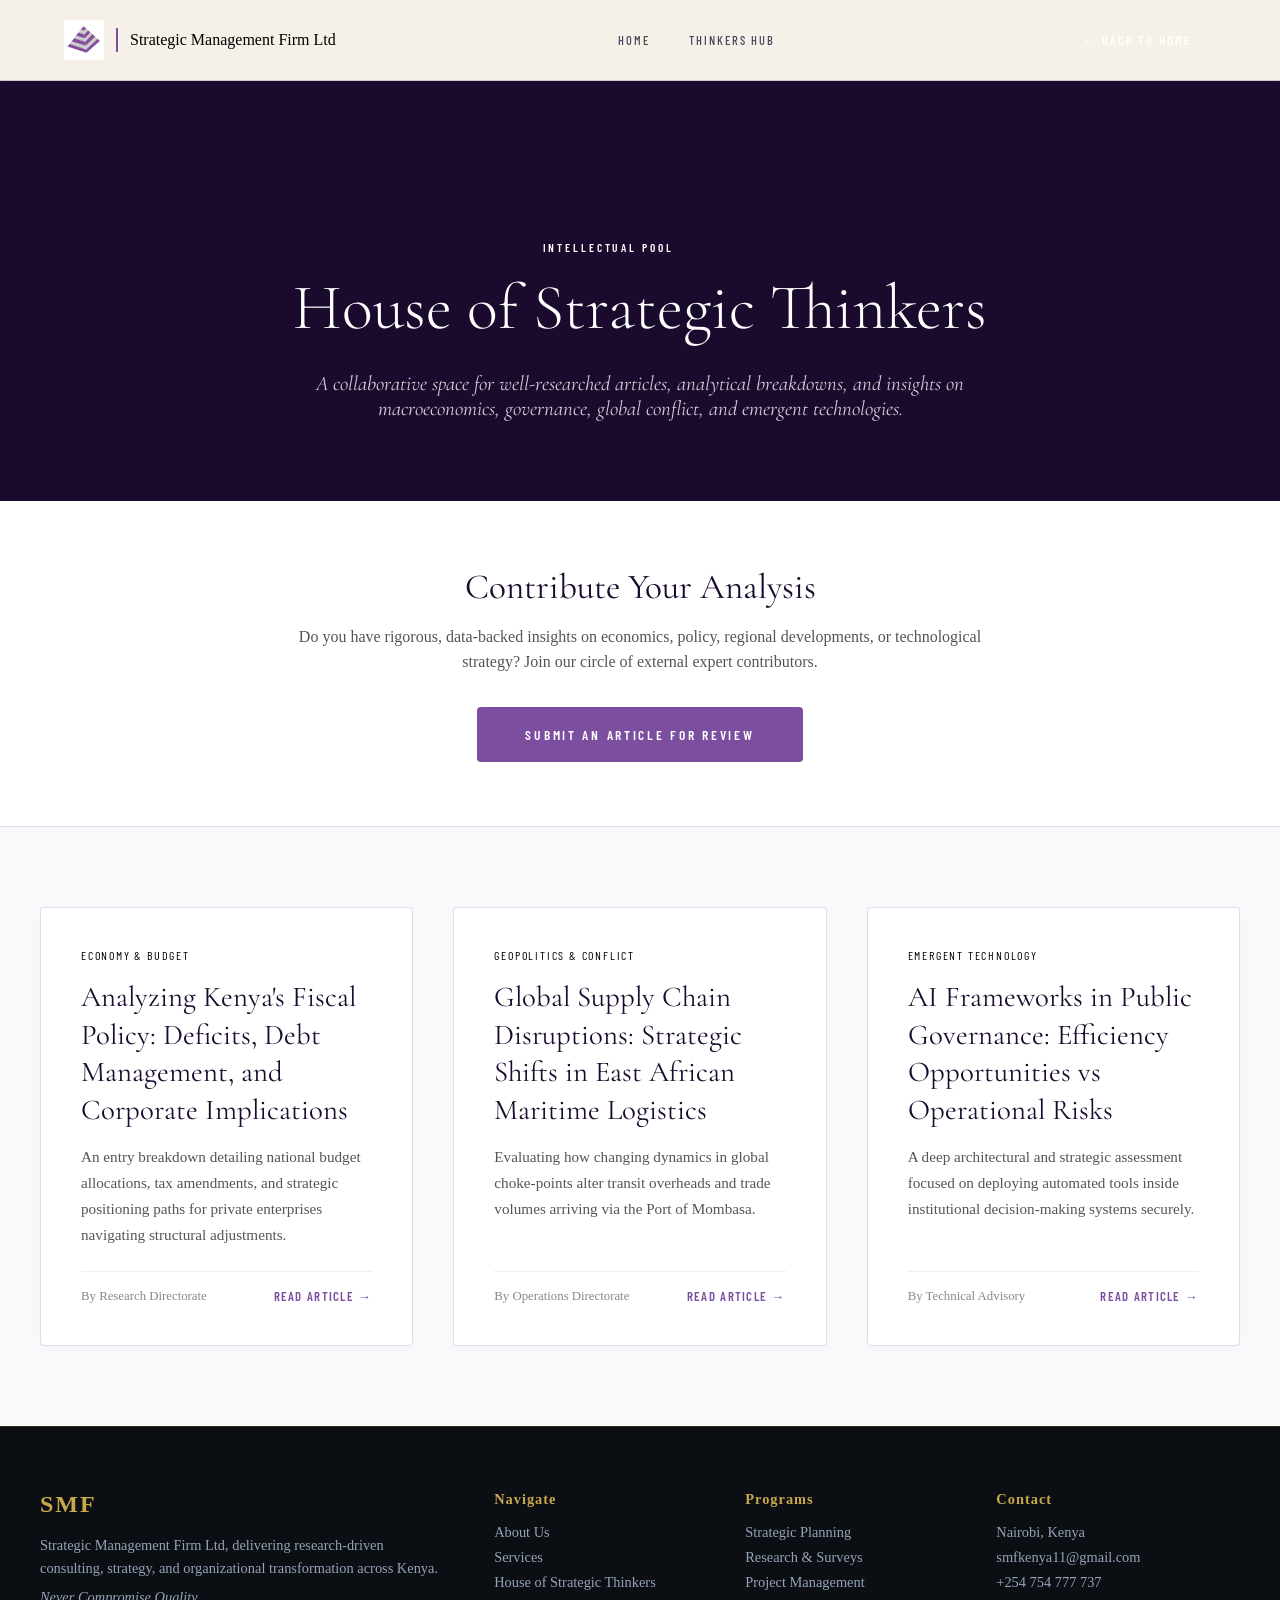
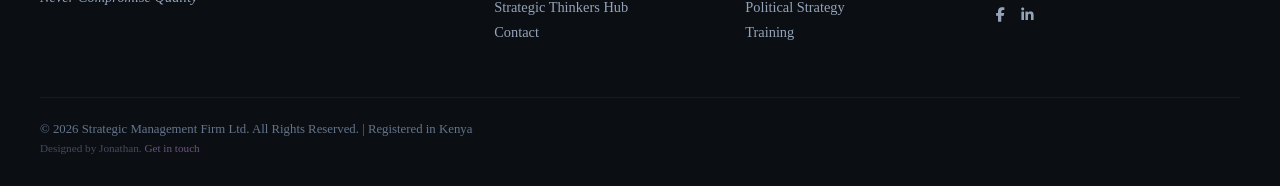
==== commit b692c5fc: "update" ====
--- a/thinkers-house.html
+++ b/thinkers-house.html
@@ -33,11 +33,20 @@
   </div>
 </header>
 
+<section style="background: var(--white); padding: 4rem 2rem; border-bottom: 1px solid var(--line); text-align: center;">
+  <div class="section-inner" style="max-width: 700px; margin: 0 auto;">
+    <h2 style="font-family: 'Cormorant Garamond', serif; font-size: 2.2rem; font-weight: 400; color: var(--ink); margin-bottom: 1rem;">Contribute Your Analysis</h2>
+    <p style="font-size: 1rem; color: #555; line-height: 1.6; margin-bottom: 2rem;">
+      Do you have rigorous, data-backed insights on economics, policy, regional developments, or technological strategy? Join our circle of external expert contributors.
+    </p>
+    <button class="btn-gallery-trigger" onclick="openSubmissionModal()" style="border: none;">Submit an Article for Review</button>
+  </div>
+</section>
+
 <section style="background: var(--cream); padding: 5rem 2rem;">
   <div class="section-inner">
     <div class="thinkers-grid" style="display: grid; grid-template-columns: repeat(auto-fit, minmax(320px, 1fr)); gap: 2.5rem;">
       
-      <!-- Article 1 -->
       <article class="article-card" style="background: var(--white); border: 1px solid var(--line); border-radius: 4px; padding: 2.5rem; display: flex; flex-direction: column; justify-content: space-between; box-shadow: 0 4px 15px rgba(0,0,0,0.02);">
         <div>
           <div style="font-family: 'Barlow Condensed'; font-size: 0.75rem; color: var(--gold); letter-spacing: 0.15em; text-transform: uppercase; margin-bottom: 1rem;">Economy & Budget</div>
@@ -50,7 +59,6 @@
         </div>
       </article>
 
-      <!-- Article 2 -->
       <article class="article-card" style="background: var(--white); border: 1px solid var(--line); border-radius: 4px; padding: 2.5rem; display: flex; flex-direction: column; justify-content: space-between; box-shadow: 0 4px 15px rgba(0,0,0,0.02);">
         <div>
           <div style="font-family: 'Barlow Condensed'; font-size: 0.75rem; color: var(--gold); letter-spacing: 0.15em; text-transform: uppercase; margin-bottom: 1rem;">Geopolitics & Conflict</div>
@@ -63,7 +71,6 @@
         </div>
       </article>
 
-      <!-- Article 3 -->
       <article class="article-card" style="background: var(--white); border: 1px solid var(--line); border-radius: 4px; padding: 2.5rem; display: flex; flex-direction: column; justify-content: space-between; box-shadow: 0 4px 15px rgba(0,0,0,0.02);">
         <div>
           <div style="font-family: 'Barlow Condensed'; font-size: 0.75rem; color: var(--gold); letter-spacing: 0.15em; text-transform: uppercase; margin-bottom: 1rem;">Emergent Technology</div>
@@ -79,6 +86,58 @@
     </div>
   </div>
 </section>
+
+<div id="submissionModal" class="modal" style="display: none; background-color: rgba(26, 11, 46, 0.96);">
+  <div class="modal-content" style="background-color: #1a0b2e; border-left: 5px solid #c9a84c; max-width: 650px; color: #fff;">
+    <span class="close-modal" onclick="closeSubmissionModal()" style="color: #fff; right: 1.5rem; top: 1.5rem;">&times;</span>
+    
+    <div style="margin-bottom: 2rem;">
+      <span style="font-family: 'Barlow Condensed'; font-size: 0.75rem; color: var(--gold); letter-spacing: 0.2em; text-transform: uppercase;">Draft Repository</span>
+      <h2 style="font-family: 'Cormorant Garamond', serif; font-size: 2.2rem; font-weight: 300; margin-top: 0.5rem; color: #fff;">Submit Article Proposal</h2>
+    </div>
+
+    <form id="article-submission-form" class="contact-form">
+      <input type="hidden" name="access_key" value="3eaa0222-9a88-4412-8d9d-73aa354212ec">
+      <input type="hidden" name="from_name" value="SMF Intellectual Pool Portal">
+      <input type="hidden" name="subject" value="New Thinker Article Submission Draft">
+
+      <div class="form-row">
+        <div class="form-group">
+          <label>Author Full Name</label>
+          <input type="text" name="author_name" placeholder="Your name/credentials" required style="background: rgba(255,255,255,0.03); border-color: rgba(255,255,255,0.1);">
+        </div>
+        <div class="form-group">
+          <label>Email Address</label>
+          <input type="email" name="author_email" placeholder="correspondence@email.com" required style="background: rgba(255,255,255,0.03); border-color: rgba(255,255,255,0.1);">
+        </div>
+      </div>
+
+      <div class="form-row">
+        <div class="form-group">
+          <label>Proposed Title</label>
+          <input type="text" name="article_title" placeholder="e.g., Fiscal Policy Impact Analysis" required style="background: rgba(255,255,255,0.03); border-color: rgba(255,255,255,0.1);">
+        </div>
+        <div class="form-group">
+          <label>Core Core Pillar Category</label>
+          <select name="article_category" required style="background: #1a0b2e; border-color: rgba(255,255,255,0.1); color: rgba(255,255,255,0.85);">
+            <option value="" disabled selected>Select dynamic theme</option>
+            <option>National Budget & Fiscal Policy</option>
+            <option>Political Dynamics & Governance</option>
+            <option>Global Conflict & Logistics Supply</option>
+            <option>Technology & Operational Automation</option>
+          </select>
+        </div>
+      </div>
+
+      <div class="form-group">
+        <label>Article Abstract / Draft Text Body</label>
+        <textarea name="article_body" placeholder="Provide your full analytical content or text layout summary here..." required style="background: rgba(255,255,255,0.03); border-color: rgba(255,255,255,0.1); height: 200px;"></textarea>
+      </div>
+
+      <button type="submit" class="btn-submit" id="article-submit-btn" style="background: var(--gold); width: 100%; text-align: center; justify-content: center; padding: 1.1rem;">Transmit Draft to Board →</button>
+    </form>
+  </div>
+</div>
 
 <footer class="footer">
   <div class="footer-container">
@@ -121,6 +180,6 @@
     </div>
   </div>
 </footer>
-
+<script src="script.js"></script>
 </body>
 </html>
